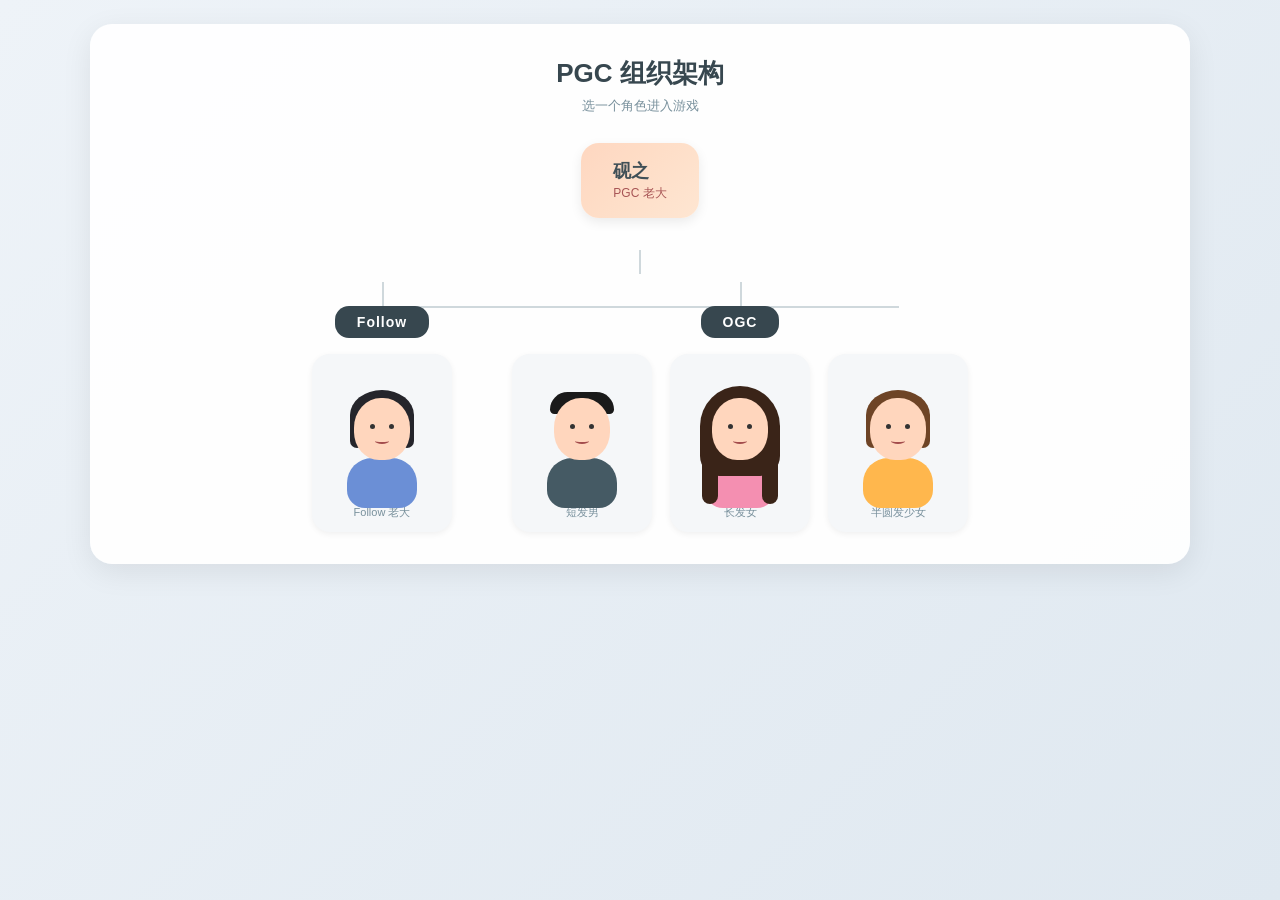
==== index.html @ 47b8a350 "feat: PGC character select + OGC apology/isolation games" ====
<!DOCTYPE html>
<html lang="zh">
  <head>
    <meta charset="UTF-8" />
    <meta name="viewport" content="width=device-width, initial-scale=1.0" />
    <title>PGC · 角色选择</title>
    <style>
      * {
        box-sizing: border-box;
      }

      body {
        margin: 0;
        padding: 24px;
        min-height: 100vh;
        background: linear-gradient(135deg, #eef3f8, #dfe8f0);
        font-family: -apple-system, BlinkMacSystemFont, "PingFang SC",
          "Microsoft YaHei", sans-serif;
        color: #37474f;
      }

      .container {
        max-width: 1100px;
        margin: 0 auto;
        background: rgba(255, 255, 255, 0.95);
        border-radius: 22px;
        padding: 32px;
        box-shadow: 0 8px 30px rgba(0, 0, 0, 0.08);
      }

      h1 {
        text-align: center;
        margin: 0 0 6px;
        font-size: 26px;
        color: #37474f;
      }

      .subtitle {
        text-align: center;
        color: #78909c;
        font-size: 13px;
        margin-bottom: 28px;
      }

      .tree {
        display: flex;
        flex-direction: column;
        align-items: center;
        gap: 32px;
      }

      /* 根节点 */
      .node.root {
        padding: 16px 32px;
        border-radius: 18px;
        background: linear-gradient(135deg, #ffd6bd, #ffe5d0);
        box-shadow: 0 4px 12px rgba(0, 0, 0, 0.08);
        font-weight: 700;
        font-size: 18px;
        position: relative;
        cursor: not-allowed;
        opacity: 0.95;
      }

      .node .role {
        display: block;
        font-size: 12px;
        color: #a34c4c;
        font-weight: 500;
        margin-top: 2px;
      }

      /* 连线 */
      .connector {
        width: 2px;
        height: 24px;
        background: #cfd8dc;
      }

      .level {
        display: flex;
        justify-content: center;
        gap: 60px;
        width: 100%;
        position: relative;
      }

      .level::before {
        content: "";
        position: absolute;
        top: 0;
        left: 25%;
        right: 25%;
        height: 2px;
        background: #cfd8dc;
      }

      .branch {
        display: flex;
        flex-direction: column;
        align-items: center;
        gap: 16px;
        position: relative;
        flex: 0 0 auto;
      }

      .branch::before {
        content: "";
        position: absolute;
        top: -24px;
        left: 50%;
        width: 2px;
        height: 24px;
        background: #cfd8dc;
      }

      .org-badge {
        padding: 8px 22px;
        background: #37474f;
        color: #fff;
        border-radius: 14px;
        font-weight: 700;
        font-size: 14px;
        letter-spacing: 1px;
      }

      .characters {
        display: flex;
        gap: 18px;
        flex-wrap: wrap;
        justify-content: center;
      }

      .char-card {
        width: 140px;
        padding: 14px 10px 12px;
        border-radius: 18px;
        background: #f5f7f9;
        text-align: center;
        text-decoration: none;
        color: #37474f;
        font-weight: 600;
        font-size: 14px;
        box-shadow: 0 2px 6px rgba(0, 0, 0, 0.06);
        transition: transform 0.2s, box-shadow 0.2s;
        position: relative;
        cursor: pointer;
      }

      .char-card:hover {
        transform: translateY(-3px);
        box-shadow: 0 6px 16px rgba(0, 0, 0, 0.14);
      }

      .char-card .char-svg {
        width: 90px;
        height: 110px;
        margin: 0 auto 8px;
        position: relative;
      }

      .char-card .char-name {
        font-size: 15px;
      }

      .char-card .char-role {
        display: block;
        font-size: 11px;
        color: #78909c;
        font-weight: 500;
        margin-top: 2px;
      }

      /* === Mini 角色（用 div + absolute 拼） === */
      .mini {
        position: absolute;
        inset: 0;
      }

      .mini .m-hair {
        position: absolute;
        z-index: 3;
      }

      .mini .m-face {
        position: absolute;
        width: 56px;
        height: 62px;
        background: #ffd6bd;
        border-radius: 48% 48% 45% 45%;
        z-index: 4;
        left: 50%;
        top: 30px;
        transform: translateX(-50%);
      }

      .mini .m-eye {
        position: absolute;
        width: 5px;
        height: 5px;
        background: #333;
        border-radius: 50%;
        top: 56px;
        z-index: 5;
      }
      .mini .m-eye.left {
        left: calc(50% - 12px);
      }
      .mini .m-eye.right {
        right: calc(50% - 12px);
      }

      .mini .m-mouth {
        position: absolute;
        width: 14px;
        height: 6px;
        border-bottom: 2px solid #a34c4c;
        border-radius: 0 0 50% 50%;
        left: 50%;
        top: 70px;
        transform: translateX(-50%);
        z-index: 5;
      }

      .mini .m-body {
        position: absolute;
        width: 70px;
        height: 50px;
        border-radius: 25px 25px 18px 18px;
        left: 50%;
        top: 90px;
        transform: translateX(-50%);
        z-index: 2;
      }

      /* Eamin：短发男，深蓝衣 */
      .mini.eamin .m-hair {
        width: 64px;
        height: 22px;
        background: #1a1a1a;
        border-radius: 32px 32px 8px 8px;
        top: 24px;
        left: 50%;
        transform: translateX(-50%);
      }
      .mini.eamin .m-body {
        background: #455a64;
      }

      /* J：长发女，粉衣 */
      .mini.j .m-hair {
        width: 80px;
        height: 90px;
        background: #3a2418;
        border-radius: 40px 40px 20px 20px;
        top: 18px;
        left: 50%;
        transform: translateX(-50%);
      }
      .mini.j .m-hair::before,
      .mini.j .m-hair::after {
        content: "";
        position: absolute;
        width: 16px;
        height: 50px;
        background: #3a2418;
        bottom: -28px;
        border-radius: 0 0 12px 12px;
      }
      .mini.j .m-hair::before {
        left: 2px;
      }
      .mini.j .m-hair::after {
        right: 2px;
      }
      .mini.j .m-body {
        background: #f48fb1;
      }

      /* Andy：半圆发，黄衣 */
      .mini.andy .m-hair {
        width: 64px;
        height: 50px;
        background: #6e4426;
        border-radius: 50% 50% 18px 18px;
        top: 22px;
        left: 50%;
        transform: translateX(-50%);
      }
      .mini.andy .m-hair::before,
      .mini.andy .m-hair::after {
        content: "";
        position: absolute;
        width: 14px;
        height: 26px;
        background: #6e4426;
        bottom: -8px;
        border-radius: 0 0 10px 10px;
      }
      .mini.andy .m-hair::before {
        left: 0;
      }
      .mini.andy .m-hair::after {
        right: 0;
      }
      .mini.andy .m-body {
        background: #ffb74d;
      }

      /* ABB：和原版同款半圆发 */
      .mini.abb .m-hair {
        width: 64px;
        height: 50px;
        background: #25252b;
        border-radius: 50% 50% 18px 18px;
        top: 22px;
        left: 50%;
        transform: translateX(-50%);
      }
      .mini.abb .m-hair::before,
      .mini.abb .m-hair::after {
        content: "";
        position: absolute;
        width: 14px;
        height: 26px;
        background: #25252b;
        bottom: -8px;
        border-radius: 0 0 10px 10px;
      }
      .mini.abb .m-hair::before {
        left: 0;
      }
      .mini.abb .m-hair::after {
        right: 0;
      }
      .mini.abb .m-body {
        background: #6b8fd6;
      }

      /* Yanzhi 节点悬停显示 To Be Coming */
      .tbc {
        position: absolute;
        bottom: -32px;
        left: 50%;
        transform: translateX(-50%);
        background: rgba(55, 71, 79, 0.92);
        color: #fff;
        padding: 5px 12px;
        border-radius: 10px;
        font-size: 11px;
        font-weight: 500;
        white-space: nowrap;
        opacity: 0;
        pointer-events: none;
        transition: opacity 0.2s;
      }

      .node.root:hover .tbc {
        opacity: 1;
      }

      .node.root .tbc::after {
        content: "";
        position: absolute;
        top: -4px;
        left: 50%;
        transform: translateX(-50%) rotate(45deg);
        width: 8px;
        height: 8px;
        background: rgba(55, 71, 79, 0.92);
      }

      /* 移动端 */
      @media (max-width: 600px) {
        body {
          padding: 12px;
        }
        .container {
          padding: 18px;
        }
        h1 {
          font-size: 20px;
        }
        .level {
          flex-direction: column;
          gap: 32px;
        }
        .level::before {
          display: none;
        }
        .branch::before {
          top: -16px;
          height: 16px;
        }
        .characters {
          gap: 12px;
        }
        .char-card {
          width: 100px;
          padding: 10px 6px;
        }
        .char-card .char-svg {
          width: 70px;
          height: 90px;
        }
      }
    </style>
  </head>
  <body>
    <div class="container">
      <h1>PGC 组织架构</h1>
      <div class="subtitle">选一个角色进入游戏</div>

      <div class="tree">
        <div class="node root">
          砚之
          <span class="role">PGC 老大</span>
          <div class="tbc">To Be Coming</div>
        </div>

        <div class="connector"></div>

        <div class="level">
          <div class="branch">
            <div class="org-badge">Follow</div>
            <div class="characters">
              <a class="char-card" href="Follow/test.html">
                <div class="char-svg">
                  <div class="mini abb">
                    <div class="m-hair"></div>
                    <div class="m-face"></div>
                    <div class="m-eye left"></div>
                    <div class="m-eye right"></div>
                    <div class="m-mouth"></div>
                    <div class="m-body"></div>
                  </div>
                </div>
                <div class="char-name">ABB</div>
                <span class="char-role">Follow 老大</span>
              </a>
            </div>
          </div>

          <div class="branch">
            <div class="org-badge">OGC</div>
            <div class="characters">
              <a class="char-card" href="OGC/index.html">
                <div class="char-svg">
                  <div class="mini eamin">
                    <div class="m-hair"></div>
                    <div class="m-face"></div>
                    <div class="m-eye left"></div>
                    <div class="m-eye right"></div>
                    <div class="m-mouth"></div>
                    <div class="m-body"></div>
                  </div>
                </div>
                <div class="char-name">Eamin</div>
                <span class="char-role">短发男</span>
              </a>
              <a class="char-card" href="OGC/index.html">
                <div class="char-svg">
                  <div class="mini j">
                    <div class="m-hair"></div>
                    <div class="m-face"></div>
                    <div class="m-eye left"></div>
                    <div class="m-eye right"></div>
                    <div class="m-mouth"></div>
                    <div class="m-body"></div>
                  </div>
                </div>
                <div class="char-name">J</div>
                <span class="char-role">长发女</span>
              </a>
              <a class="char-card" href="OGC/index.html">
                <div class="char-svg">
                  <div class="mini andy">
                    <div class="m-hair"></div>
                    <div class="m-face"></div>
                    <div class="m-eye left"></div>
                    <div class="m-eye right"></div>
                    <div class="m-mouth"></div>
                    <div class="m-body"></div>
                  </div>
                </div>
                <div class="char-name">Andy</div>
                <span class="char-role">半圆发少女</span>
              </a>
            </div>
          </div>
        </div>
      </div>
    </div>
  </body>
</html>
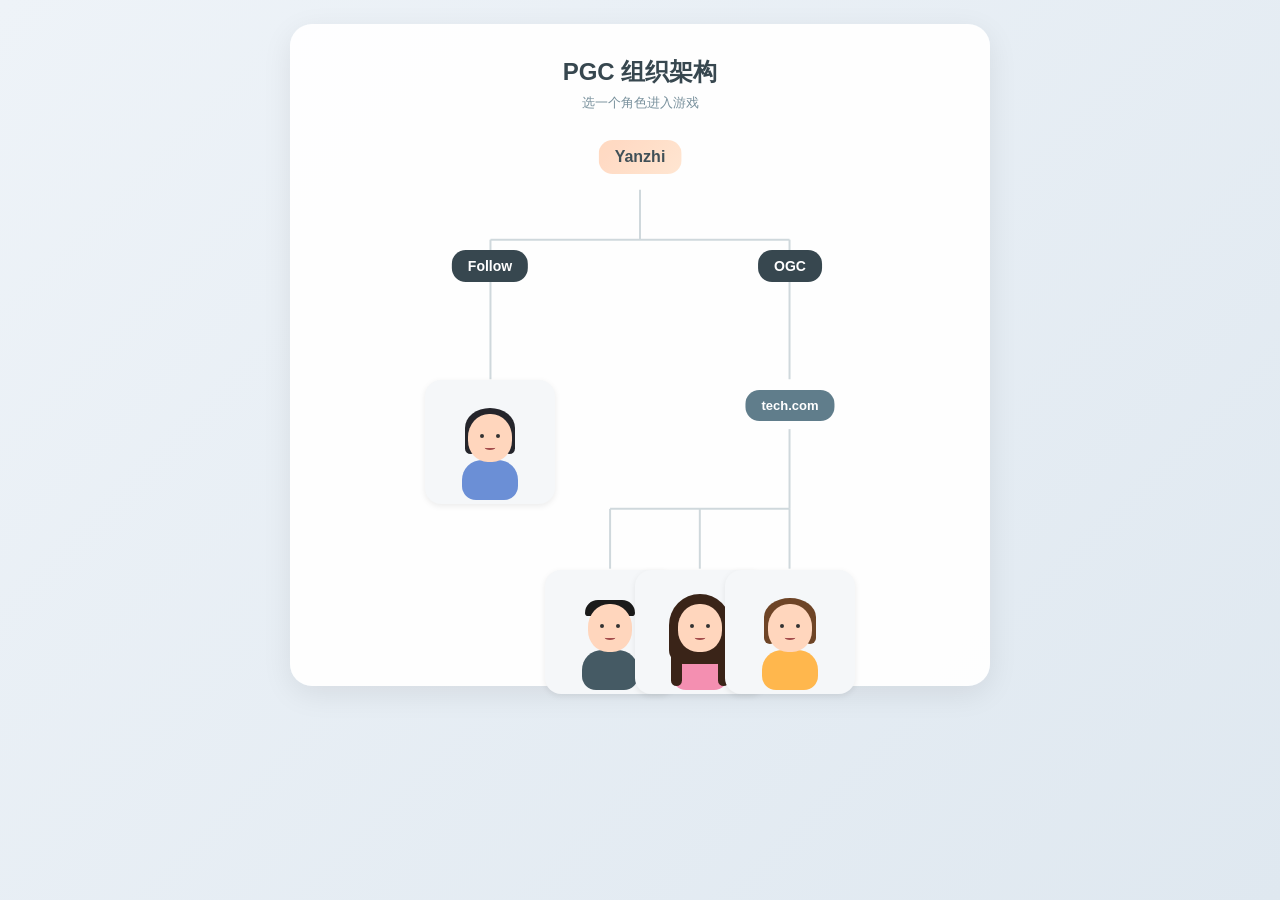
==== commit d3e26636: "ui: cleaner org tree with SVG lines, add tech.com, drop subtitles" ====
--- a/index.html
+++ b/index.html
@@ -20,18 +20,18 @@
       }
 
       .container {
-        max-width: 1100px;
+        max-width: 700px;
         margin: 0 auto;
         background: rgba(255, 255, 255, 0.95);
         border-radius: 22px;
-        padding: 32px;
+        padding: 32px 24px 28px;
         box-shadow: 0 8px 30px rgba(0, 0, 0, 0.08);
       }
 
       h1 {
         text-align: center;
         margin: 0 0 6px;
-        font-size: 26px;
+        font-size: 24px;
         color: #37474f;
       }
 
@@ -42,367 +42,231 @@
         margin-bottom: 28px;
       }
 
+      /* === 树状图 === */
+      .tree-wrap {
+        width: 100%;
+        max-width: 540px;
+        margin: 0 auto;
+      }
+
       .tree {
-        display: flex;
-        flex-direction: column;
-        align-items: center;
-        gap: 32px;
-      }
-
-      /* 根节点 */
-      .node.root {
-        padding: 16px 32px;
-        border-radius: 18px;
-        background: linear-gradient(135deg, #ffd6bd, #ffe5d0);
-        box-shadow: 0 4px 12px rgba(0, 0, 0, 0.08);
-        font-weight: 700;
-        font-size: 18px;
         position: relative;
-        cursor: not-allowed;
-        opacity: 0.95;
-      }
-
-      .node .role {
-        display: block;
-        font-size: 12px;
-        color: #a34c4c;
-        font-weight: 500;
-        margin-top: 2px;
-      }
-
-      /* 连线 */
-      .connector {
-        width: 2px;
-        height: 24px;
-        background: #cfd8dc;
-      }
-
-      .level {
-        display: flex;
-        justify-content: center;
-        gap: 60px;
         width: 100%;
-        position: relative;
-      }
-
-      .level::before {
-        content: "";
-        position: absolute;
-        top: 0;
-        left: 25%;
-        right: 25%;
-        height: 2px;
-        background: #cfd8dc;
-      }
-
-      .branch {
-        display: flex;
-        flex-direction: column;
-        align-items: center;
-        gap: 16px;
-        position: relative;
-        flex: 0 0 auto;
-      }
-
-      .branch::before {
-        content: "";
-        position: absolute;
-        top: -24px;
-        left: 50%;
-        width: 2px;
-        height: 24px;
-        background: #cfd8dc;
-      }
-
-      .org-badge {
-        padding: 8px 22px;
-        background: #37474f;
-        color: #fff;
+        height: 0;
+        padding-bottom: 96%; /* 540 × 0.96 ≈ 520，保持比例 */
+      }
+
+      .tree-svg {
+        position: absolute;
+        inset: 0;
+        width: 100%;
+        height: 100%;
+        pointer-events: none;
+        z-index: 1;
+      }
+
+      .tnode,
+      .tcard {
+        position: absolute;
+        box-sizing: border-box;
+        text-align: center;
+        transform: translate(-50%, 0);
+        z-index: 2;
+      }
+
+      .tnode {
+        padding: 8px 16px;
         border-radius: 14px;
         font-weight: 700;
         font-size: 14px;
-        letter-spacing: 1px;
-      }
-
-      .characters {
-        display: flex;
-        gap: 18px;
-        flex-wrap: wrap;
-        justify-content: center;
-      }
-
-      .char-card {
-        width: 140px;
-        padding: 14px 10px 12px;
-        border-radius: 18px;
+        white-space: nowrap;
+      }
+
+      .tnode.root {
+        background: linear-gradient(135deg, #ffd6bd, #ffe5d0);
+        color: #37474f;
+        font-size: 16px;
+        opacity: 0.95;
+        cursor: not-allowed;
+      }
+
+      .tnode.root .tbc {
+        position: absolute;
+        bottom: -28px;
+        left: 50%;
+        transform: translateX(-50%);
+        background: rgba(55, 71, 79, 0.92);
+        color: #fff;
+        padding: 4px 10px;
+        border-radius: 8px;
+        font-size: 11px;
+        font-weight: 500;
+        white-space: nowrap;
+        opacity: 0;
+        transition: opacity 0.2s;
+        pointer-events: none;
+      }
+
+      .tnode.root:hover .tbc {
+        opacity: 1;
+      }
+
+      .tnode.org {
+        background: #37474f;
+        color: #fff;
+      }
+
+      .tnode.sub {
+        background: #607d8b;
+        color: #fff;
+        font-size: 13px;
+      }
+
+      .tcard {
+        display: block;
+        width: 130px;
+        padding: 10px 6px 8px;
+        border-radius: 16px;
         background: #f5f7f9;
-        text-align: center;
         text-decoration: none;
         color: #37474f;
         font-weight: 600;
         font-size: 14px;
-        box-shadow: 0 2px 6px rgba(0, 0, 0, 0.06);
+        box-shadow: 0 2px 6px rgba(0, 0, 0, 0.08);
+        cursor: pointer;
         transition: transform 0.2s, box-shadow 0.2s;
+      }
+
+      .tcard:hover {
+        transform: translate(-50%, -3px);
+        box-shadow: 0 6px 16px rgba(0, 0, 0, 0.14);
+      }
+
+      .tcard .char-svg {
+        width: 70px;
+        height: 86px;
+        margin: 0 auto 4px;
         position: relative;
-        cursor: pointer;
-      }
-
-      .char-card:hover {
-        transform: translateY(-3px);
-        box-shadow: 0 6px 16px rgba(0, 0, 0, 0.14);
-      }
-
-      .char-card .char-svg {
-        width: 90px;
-        height: 110px;
-        margin: 0 auto 8px;
-        position: relative;
-      }
-
-      .char-card .char-name {
-        font-size: 15px;
-      }
-
-      .char-card .char-role {
-        display: block;
-        font-size: 11px;
-        color: #78909c;
-        font-weight: 500;
-        margin-top: 2px;
-      }
-
-      /* === Mini 角色（用 div + absolute 拼） === */
-      .mini {
-        position: absolute;
-        inset: 0;
-      }
-
-      .mini .m-hair {
-        position: absolute;
-        z-index: 3;
-      }
-
+      }
+
+      .tcard .char-name {
+        font-size: 14px;
+        font-weight: 700;
+      }
+
+      /* === Mini 角色（与原版同款 div 拼法） === */
+      .mini { position: absolute; inset: 0; }
+
+      .mini .m-hair { position: absolute; z-index: 3; }
       .mini .m-face {
         position: absolute;
-        width: 56px;
-        height: 62px;
+        width: 44px; height: 48px;
         background: #ffd6bd;
         border-radius: 48% 48% 45% 45%;
+        left: 50%; top: 24px;
+        transform: translateX(-50%);
         z-index: 4;
-        left: 50%;
-        top: 30px;
-        transform: translateX(-50%);
-      }
-
+      }
       .mini .m-eye {
         position: absolute;
-        width: 5px;
-        height: 5px;
+        width: 4px; height: 4px;
         background: #333;
         border-radius: 50%;
-        top: 56px;
-        z-index: 5;
-      }
-      .mini .m-eye.left {
-        left: calc(50% - 12px);
-      }
-      .mini .m-eye.right {
-        right: calc(50% - 12px);
-      }
-
+        top: 44px; z-index: 5;
+      }
+      .mini .m-eye.left { left: calc(50% - 10px); }
+      .mini .m-eye.right { right: calc(50% - 10px); }
       .mini .m-mouth {
         position: absolute;
-        width: 14px;
-        height: 6px;
+        width: 11px; height: 5px;
         border-bottom: 2px solid #a34c4c;
         border-radius: 0 0 50% 50%;
-        left: 50%;
-        top: 70px;
+        left: 50%; top: 55px;
         transform: translateX(-50%);
         z-index: 5;
       }
-
       .mini .m-body {
         position: absolute;
-        width: 70px;
-        height: 50px;
-        border-radius: 25px 25px 18px 18px;
-        left: 50%;
-        top: 90px;
+        width: 56px; height: 40px;
+        border-radius: 20px 20px 14px 14px;
+        left: 50%; top: 70px;
         transform: translateX(-50%);
         z-index: 2;
       }
 
-      /* Eamin：短发男，深蓝衣 */
+      /* ABB */
+      .mini.abb .m-hair {
+        width: 50px; height: 40px;
+        background: #25252b;
+        border-radius: 50% 50% 14px 14px;
+        top: 18px; left: 50%;
+        transform: translateX(-50%);
+      }
+      .mini.abb .m-hair::before, .mini.abb .m-hair::after {
+        content: ""; position: absolute;
+        width: 11px; height: 20px;
+        background: #25252b;
+        bottom: -6px; border-radius: 0 0 8px 8px;
+      }
+      .mini.abb .m-hair::before { left: 0; }
+      .mini.abb .m-hair::after { right: 0; }
+      .mini.abb .m-body { background: #6b8fd6; }
+
+      /* Eamin */
       .mini.eamin .m-hair {
-        width: 64px;
-        height: 22px;
+        width: 50px; height: 16px;
         background: #1a1a1a;
-        border-radius: 32px 32px 8px 8px;
-        top: 24px;
-        left: 50%;
-        transform: translateX(-50%);
-      }
-      .mini.eamin .m-body {
-        background: #455a64;
-      }
-
-      /* J：长发女，粉衣 */
+        border-radius: 25px 25px 6px 6px;
+        top: 20px; left: 50%;
+        transform: translateX(-50%);
+      }
+      .mini.eamin .m-body { background: #455a64; }
+
+      /* J */
       .mini.j .m-hair {
-        width: 80px;
-        height: 90px;
+        width: 62px; height: 70px;
         background: #3a2418;
-        border-radius: 40px 40px 20px 20px;
-        top: 18px;
-        left: 50%;
-        transform: translateX(-50%);
-      }
-      .mini.j .m-hair::before,
-      .mini.j .m-hair::after {
-        content: "";
-        position: absolute;
-        width: 16px;
-        height: 50px;
+        border-radius: 31px 31px 14px 14px;
+        top: 14px; left: 50%;
+        transform: translateX(-50%);
+      }
+      .mini.j .m-hair::before, .mini.j .m-hair::after {
+        content: ""; position: absolute;
+        width: 11px; height: 38px;
         background: #3a2418;
-        bottom: -28px;
-        border-radius: 0 0 12px 12px;
-      }
-      .mini.j .m-hair::before {
-        left: 2px;
-      }
-      .mini.j .m-hair::after {
-        right: 2px;
-      }
-      .mini.j .m-body {
-        background: #f48fb1;
-      }
-
-      /* Andy：半圆发，黄衣 */
+        bottom: -22px; border-radius: 0 0 10px 10px;
+      }
+      .mini.j .m-hair::before { left: 2px; }
+      .mini.j .m-hair::after { right: 2px; }
+      .mini.j .m-body { background: #f48fb1; }
+
+      /* Andy */
       .mini.andy .m-hair {
-        width: 64px;
-        height: 50px;
+        width: 52px; height: 38px;
         background: #6e4426;
-        border-radius: 50% 50% 18px 18px;
-        top: 22px;
-        left: 50%;
-        transform: translateX(-50%);
-      }
-      .mini.andy .m-hair::before,
-      .mini.andy .m-hair::after {
-        content: "";
-        position: absolute;
-        width: 14px;
-        height: 26px;
+        border-radius: 50% 50% 14px 14px;
+        top: 18px; left: 50%;
+        transform: translateX(-50%);
+      }
+      .mini.andy .m-hair::before, .mini.andy .m-hair::after {
+        content: ""; position: absolute;
+        width: 12px; height: 22px;
         background: #6e4426;
-        bottom: -8px;
-        border-radius: 0 0 10px 10px;
-      }
-      .mini.andy .m-hair::before {
-        left: 0;
-      }
-      .mini.andy .m-hair::after {
-        right: 0;
-      }
-      .mini.andy .m-body {
-        background: #ffb74d;
-      }
-
-      /* ABB：和原版同款半圆发 */
-      .mini.abb .m-hair {
-        width: 64px;
-        height: 50px;
-        background: #25252b;
-        border-radius: 50% 50% 18px 18px;
-        top: 22px;
-        left: 50%;
-        transform: translateX(-50%);
-      }
-      .mini.abb .m-hair::before,
-      .mini.abb .m-hair::after {
-        content: "";
-        position: absolute;
-        width: 14px;
-        height: 26px;
-        background: #25252b;
-        bottom: -8px;
-        border-radius: 0 0 10px 10px;
-      }
-      .mini.abb .m-hair::before {
-        left: 0;
-      }
-      .mini.abb .m-hair::after {
-        right: 0;
-      }
-      .mini.abb .m-body {
-        background: #6b8fd6;
-      }
-
-      /* Yanzhi 节点悬停显示 To Be Coming */
-      .tbc {
-        position: absolute;
-        bottom: -32px;
-        left: 50%;
-        transform: translateX(-50%);
-        background: rgba(55, 71, 79, 0.92);
-        color: #fff;
-        padding: 5px 12px;
-        border-radius: 10px;
-        font-size: 11px;
-        font-weight: 500;
-        white-space: nowrap;
-        opacity: 0;
-        pointer-events: none;
-        transition: opacity 0.2s;
-      }
-
-      .node.root:hover .tbc {
-        opacity: 1;
-      }
-
-      .node.root .tbc::after {
-        content: "";
-        position: absolute;
-        top: -4px;
-        left: 50%;
-        transform: translateX(-50%) rotate(45deg);
-        width: 8px;
-        height: 8px;
-        background: rgba(55, 71, 79, 0.92);
-      }
-
-      /* 移动端 */
+        bottom: -8px; border-radius: 0 0 8px 8px;
+      }
+      .mini.andy .m-hair::before { left: 0; }
+      .mini.andy .m-hair::after { right: 0; }
+      .mini.andy .m-body { background: #ffb74d; }
+
       @media (max-width: 600px) {
-        body {
-          padding: 12px;
-        }
-        .container {
-          padding: 18px;
-        }
-        h1 {
-          font-size: 20px;
-        }
-        .level {
-          flex-direction: column;
-          gap: 32px;
-        }
-        .level::before {
-          display: none;
-        }
-        .branch::before {
-          top: -16px;
-          height: 16px;
-        }
-        .characters {
-          gap: 12px;
-        }
-        .char-card {
-          width: 100px;
-          padding: 10px 6px;
-        }
-        .char-card .char-svg {
-          width: 70px;
-          height: 90px;
-        }
+        body { padding: 12px; }
+        .container { padding: 18px 12px; }
+        h1 { font-size: 20px; }
+        .tree-wrap { max-width: 360px; }
+        .tnode { font-size: 12px; padding: 6px 12px; }
+        .tnode.root { font-size: 14px; }
+        .tcard { width: 90px; padding: 8px 4px 6px; }
+        .tcard .char-svg { width: 50px; height: 64px; }
       }
     </style>
   </head>
@@ -411,83 +275,114 @@
       <h1>PGC 组织架构</h1>
       <div class="subtitle">选一个角色进入游戏</div>
 
-      <div class="tree">
-        <div class="node root">
-          砚之
-          <span class="role">PGC 老大</span>
-          <div class="tbc">To Be Coming</div>
-        </div>
-
-        <div class="connector"></div>
-
-        <div class="level">
-          <div class="branch">
-            <div class="org-badge">Follow</div>
-            <div class="characters">
-              <a class="char-card" href="Follow/test.html">
-                <div class="char-svg">
-                  <div class="mini abb">
-                    <div class="m-hair"></div>
-                    <div class="m-face"></div>
-                    <div class="m-eye left"></div>
-                    <div class="m-eye right"></div>
-                    <div class="m-mouth"></div>
-                    <div class="m-body"></div>
-                  </div>
-                </div>
-                <div class="char-name">ABB</div>
-                <span class="char-role">Follow 老大</span>
-              </a>
+      <div class="tree-wrap">
+        <div class="tree">
+          <!-- 连线 SVG（铺在底层，pointer-events: none） -->
+          <svg
+            class="tree-svg"
+            viewBox="0 0 540 520"
+            preserveAspectRatio="xMidYMid meet"
+          >
+            <!-- Yanzhi 底 → L1 横线 -->
+            <line x1="270" y1="50" x2="270" y2="100" stroke="#cfd8dc" stroke-width="2" />
+            <!-- L1 横线：Follow ↔ OGC -->
+            <line x1="120" y1="100" x2="420" y2="100" stroke="#cfd8dc" stroke-width="2" />
+            <!-- Follow → ABB -->
+            <line x1="120" y1="100" x2="120" y2="240" stroke="#cfd8dc" stroke-width="2" />
+            <!-- OGC → tech.com -->
+            <line x1="420" y1="100" x2="420" y2="240" stroke="#cfd8dc" stroke-width="2" />
+            <!-- tech.com → L3 横线 -->
+            <line x1="420" y1="290" x2="420" y2="370" stroke="#cfd8dc" stroke-width="2" />
+            <!-- L3 横线：Eamin ↔ Andy -->
+            <line x1="240" y1="370" x2="420" y2="370" stroke="#cfd8dc" stroke-width="2" />
+            <!-- Eamin / J / Andy 向上接到横线 -->
+            <line x1="240" y1="370" x2="240" y2="430" stroke="#cfd8dc" stroke-width="2" />
+            <line x1="330" y1="370" x2="330" y2="430" stroke="#cfd8dc" stroke-width="2" />
+            <line x1="420" y1="370" x2="420" y2="430" stroke="#cfd8dc" stroke-width="2" />
+          </svg>
+
+          <!-- 节点（绝对定位，居中用 transform: translate(-50%, 0)） -->
+
+          <!-- Yanzhi：center x=270, top y=0 -->
+          <div class="tnode root" style="left: 50%; top: 0; transform: translate(-50%, 0)">
+            Yanzhi
+            <div class="tbc">To Be Coming</div>
+          </div>
+
+          <!-- Follow：center x=120, top y=110 -->
+          <div class="tnode org" style="left: calc(120 / 540 * 100%); top: 110px">
+            Follow
+          </div>
+
+          <!-- OGC：center x=420, top y=110 -->
+          <div class="tnode org" style="left: calc(420 / 540 * 100%); top: 110px">
+            OGC
+          </div>
+
+          <!-- ABB：center x=120, top y=240 -->
+          <a class="tcard" href="Follow/test.html" style="left: calc(120 / 540 * 100%); top: 240px">
+            <div class="char-svg">
+              <div class="mini abb">
+                <div class="m-hair"></div>
+                <div class="m-face"></div>
+                <div class="m-eye left"></div>
+                <div class="m-eye right"></div>
+                <div class="m-mouth"></div>
+                <div class="m-body"></div>
+              </div>
             </div>
+            <div class="char-name">ABB</div>
+          </a>
+
+          <!-- tech.com：center x=420, top y=250 -->
+          <div class="tnode sub" style="left: calc(420 / 540 * 100%); top: 250px">
+            tech.com
           </div>
 
-          <div class="branch">
-            <div class="org-badge">OGC</div>
-            <div class="characters">
-              <a class="char-card" href="OGC/index.html">
-                <div class="char-svg">
-                  <div class="mini eamin">
-                    <div class="m-hair"></div>
-                    <div class="m-face"></div>
-                    <div class="m-eye left"></div>
-                    <div class="m-eye right"></div>
-                    <div class="m-mouth"></div>
-                    <div class="m-body"></div>
-                  </div>
-                </div>
-                <div class="char-name">Eamin</div>
-                <span class="char-role">短发男</span>
-              </a>
-              <a class="char-card" href="OGC/index.html">
-                <div class="char-svg">
-                  <div class="mini j">
-                    <div class="m-hair"></div>
-                    <div class="m-face"></div>
-                    <div class="m-eye left"></div>
-                    <div class="m-eye right"></div>
-                    <div class="m-mouth"></div>
-                    <div class="m-body"></div>
-                  </div>
-                </div>
-                <div class="char-name">J</div>
-                <span class="char-role">长发女</span>
-              </a>
-              <a class="char-card" href="OGC/index.html">
-                <div class="char-svg">
-                  <div class="mini andy">
-                    <div class="m-hair"></div>
-                    <div class="m-face"></div>
-                    <div class="m-eye left"></div>
-                    <div class="m-eye right"></div>
-                    <div class="m-mouth"></div>
-                    <div class="m-body"></div>
-                  </div>
-                </div>
-                <div class="char-name">Andy</div>
-                <span class="char-role">半圆发少女</span>
-              </a>
+          <!-- Eamin：center x=240, top y=430 -->
+          <a class="tcard" href="OGC/index.html" style="left: calc(240 / 540 * 100%); top: 430px">
+            <div class="char-svg">
+              <div class="mini eamin">
+                <div class="m-hair"></div>
+                <div class="m-face"></div>
+                <div class="m-eye left"></div>
+                <div class="m-eye right"></div>
+                <div class="m-mouth"></div>
+                <div class="m-body"></div>
+              </div>
             </div>
-          </div>
+            <div class="char-name">Eamin</div>
+          </a>
+
+          <!-- J：center x=330, top y=430 -->
+          <a class="tcard" href="OGC/index.html" style="left: calc(330 / 540 * 100%); top: 430px">
+            <div class="char-svg">
+              <div class="mini j">
+                <div class="m-hair"></div>
+                <div class="m-face"></div>
+                <div class="m-eye left"></div>
+                <div class="m-eye right"></div>
+                <div class="m-mouth"></div>
+                <div class="m-body"></div>
+              </div>
+            </div>
+            <div class="char-name">J</div>
+          </a>
+
+          <!-- Andy：center x=420, top y=430 -->
+          <a class="tcard" href="OGC/index.html" style="left: calc(420 / 540 * 100%); top: 430px">
+            <div class="char-svg">
+              <div class="mini andy">
+                <div class="m-hair"></div>
+                <div class="m-face"></div>
+                <div class="m-eye left"></div>
+                <div class="m-eye right"></div>
+                <div class="m-mouth"></div>
+                <div class="m-body"></div>
+              </div>
+            </div>
+            <div class="char-name">Andy</div>
+          </a>
         </div>
       </div>
     </div>
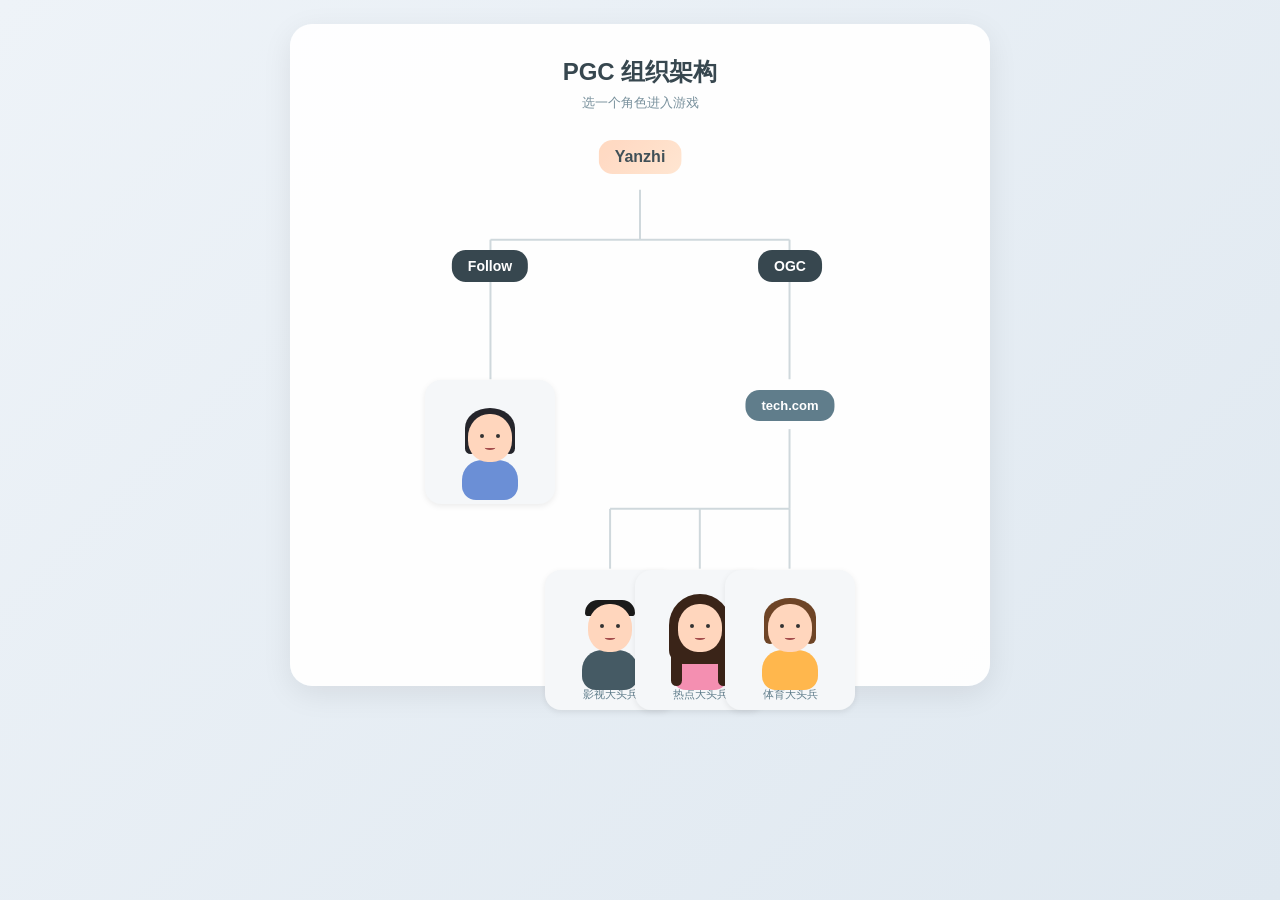
==== commit 53de555b: "ui: replace hair descriptions with content-vertical roles" ====
--- a/index.html
+++ b/index.html
@@ -152,6 +152,13 @@
       .tcard .char-name {
         font-size: 14px;
         font-weight: 700;
+      }
+
+      .tcard .char-role {
+        font-size: 11px;
+        color: #607d8b;
+        font-weight: 500;
+        margin-top: 1px;
       }
 
       /* === Mini 角色（与原版同款 div 拼法） === */
@@ -352,6 +359,7 @@
               </div>
             </div>
             <div class="char-name">Eamin</div>
+            <div class="char-role">影视大头兵</div>
           </a>
 
           <!-- J：center x=330, top y=430 -->
@@ -367,6 +375,7 @@
               </div>
             </div>
             <div class="char-name">J</div>
+            <div class="char-role">热点大头兵</div>
           </a>
 
           <!-- Andy：center x=420, top y=430 -->
@@ -382,6 +391,7 @@
               </div>
             </div>
             <div class="char-name">Andy</div>
+            <div class="char-role">体育大头兵</div>
           </a>
         </div>
       </div>
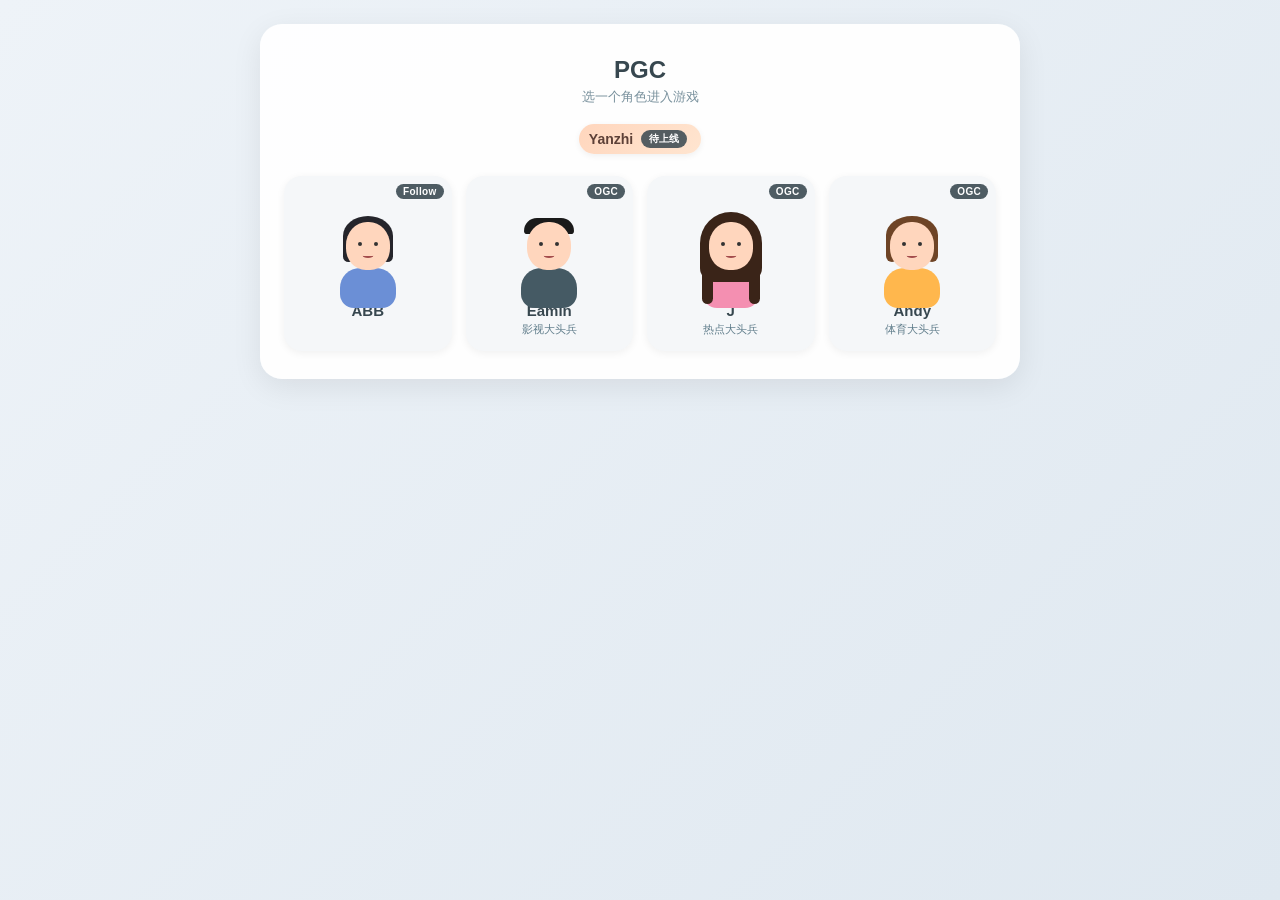
==== commit b37b285e: "refactor(index): replace org-tree with responsive character grid Tree layout overlaps cards on mobil" ====
--- a/index.html
+++ b/index.html
@@ -20,7 +20,7 @@
       }
 
       .container {
-        max-width: 700px;
+        max-width: 760px;
         margin: 0 auto;
         background: rgba(255, 255, 255, 0.95);
         border-radius: 22px;
@@ -30,7 +30,7 @@
 
       h1 {
         text-align: center;
-        margin: 0 0 6px;
+        margin: 0 0 4px;
         font-size: 24px;
         color: #37474f;
       }
@@ -39,361 +39,381 @@
         text-align: center;
         color: #78909c;
         font-size: 13px;
-        margin-bottom: 28px;
-      }
-
-      /* === 树状图 === */
-      .tree-wrap {
-        width: 100%;
-        max-width: 540px;
-        margin: 0 auto;
-      }
-
-      .tree {
-        position: relative;
-        width: 100%;
-        height: 0;
-        padding-bottom: 96%; /* 540 × 0.96 ≈ 520，保持比例 */
-      }
-
-      .tree-svg {
-        position: absolute;
-        inset: 0;
-        width: 100%;
-        height: 100%;
-        pointer-events: none;
-        z-index: 1;
-      }
-
-      .tnode,
-      .tcard {
-        position: absolute;
-        box-sizing: border-box;
-        text-align: center;
-        transform: translate(-50%, 0);
-        z-index: 2;
-      }
-
-      .tnode {
-        padding: 8px 16px;
-        border-radius: 14px;
+        margin-bottom: 18px;
+      }
+
+      /* === Yanzhi 老板条 === */
+      .boss {
+        display: flex;
+        justify-content: center;
+        margin-bottom: 22px;
+      }
+
+      .boss-card {
+        display: inline-flex;
+        align-items: center;
+        gap: 8px;
+        padding: 6px 14px 6px 10px;
+        border-radius: 999px;
+        background: linear-gradient(135deg, #ffd6bd, #ffe5d0);
+        color: #5d4037;
         font-weight: 700;
         font-size: 14px;
-        white-space: nowrap;
-      }
-
-      .tnode.root {
-        background: linear-gradient(135deg, #ffd6bd, #ffe5d0);
-        color: #37474f;
-        font-size: 16px;
-        opacity: 0.95;
-        cursor: not-allowed;
-      }
-
-      .tnode.root .tbc {
-        position: absolute;
-        bottom: -28px;
-        left: 50%;
-        transform: translateX(-50%);
-        background: rgba(55, 71, 79, 0.92);
+        box-shadow: 0 2px 6px rgba(0, 0, 0, 0.06);
+      }
+
+      .boss-card .badge {
+        background: rgba(55, 71, 79, 0.85);
         color: #fff;
-        padding: 4px 10px;
-        border-radius: 8px;
-        font-size: 11px;
-        font-weight: 500;
-        white-space: nowrap;
-        opacity: 0;
-        transition: opacity 0.2s;
-        pointer-events: none;
-      }
-
-      .tnode.root:hover .tbc {
-        opacity: 1;
-      }
-
-      .tnode.org {
-        background: #37474f;
-        color: #fff;
-      }
-
-      .tnode.sub {
-        background: #607d8b;
-        color: #fff;
-        font-size: 13px;
-      }
-
-      .tcard {
-        display: block;
-        width: 130px;
-        padding: 10px 6px 8px;
-        border-radius: 16px;
+        font-size: 10px;
+        font-weight: 600;
+        padding: 2px 8px;
+        border-radius: 999px;
+      }
+
+      /* === 角色网格 === */
+      .chars {
+        display: grid;
+        grid-template-columns: repeat(auto-fit, minmax(150px, 1fr));
+        gap: 14px;
+        max-width: 720px;
+        margin: 0 auto;
+      }
+
+      .char-card {
+        position: relative;
+        display: flex;
+        flex-direction: column;
+        align-items: center;
+        padding: 16px 10px 14px;
+        border-radius: 18px;
         background: #f5f7f9;
         text-decoration: none;
         color: #37474f;
-        font-weight: 600;
-        font-size: 14px;
-        box-shadow: 0 2px 6px rgba(0, 0, 0, 0.08);
+        box-shadow: 0 2px 8px rgba(0, 0, 0, 0.06);
+        transition: transform 0.2s, box-shadow 0.2s, background 0.2s;
         cursor: pointer;
-        transition: transform 0.2s, box-shadow 0.2s;
-      }
-
-      .tcard:hover {
-        transform: translate(-50%, -3px);
-        box-shadow: 0 6px 16px rgba(0, 0, 0, 0.14);
-      }
-
-      .tcard .char-svg {
-        width: 70px;
-        height: 86px;
-        margin: 0 auto 4px;
+        -webkit-tap-highlight-color: transparent;
+      }
+
+      .char-card:hover {
+        transform: translateY(-3px);
+        box-shadow: 0 8px 18px rgba(0, 0, 0, 0.12);
+        background: #ffffff;
+      }
+
+      .char-card:active {
+        transform: translateY(-1px) scale(0.98);
+      }
+
+      .team-tag {
+        position: absolute;
+        top: 8px;
+        right: 8px;
+        background: rgba(55, 71, 79, 0.88);
+        color: #fff;
+        font-size: 10px;
+        font-weight: 700;
+        padding: 2px 7px;
+        border-radius: 999px;
+        letter-spacing: 0.3px;
+      }
+
+      .char-svg {
+        width: 80px;
+        height: 96px;
+        margin: 6px auto 8px;
         position: relative;
       }
 
-      .tcard .char-name {
-        font-size: 14px;
+      .char-name {
+        font-size: 15px;
         font-weight: 700;
-      }
-
-      .tcard .char-role {
+        line-height: 1.2;
+      }
+
+      .char-role {
         font-size: 11px;
         color: #607d8b;
         font-weight: 500;
-        margin-top: 1px;
+        margin-top: 2px;
+        min-height: 14px;
       }
 
       /* === Mini 角色（与原版同款 div 拼法） === */
-      .mini { position: absolute; inset: 0; }
-
-      .mini .m-hair { position: absolute; z-index: 3; }
+      .mini {
+        position: absolute;
+        inset: 0;
+      }
+
+      .mini .m-hair {
+        position: absolute;
+        z-index: 3;
+      }
       .mini .m-face {
         position: absolute;
-        width: 44px; height: 48px;
+        width: 44px;
+        height: 48px;
         background: #ffd6bd;
         border-radius: 48% 48% 45% 45%;
-        left: 50%; top: 24px;
+        left: 50%;
+        top: 24px;
         transform: translateX(-50%);
         z-index: 4;
       }
       .mini .m-eye {
         position: absolute;
-        width: 4px; height: 4px;
+        width: 4px;
+        height: 4px;
         background: #333;
         border-radius: 50%;
-        top: 44px; z-index: 5;
-      }
-      .mini .m-eye.left { left: calc(50% - 10px); }
-      .mini .m-eye.right { right: calc(50% - 10px); }
+        top: 44px;
+        z-index: 5;
+      }
+      .mini .m-eye.left {
+        left: calc(50% - 10px);
+      }
+      .mini .m-eye.right {
+        right: calc(50% - 10px);
+      }
       .mini .m-mouth {
         position: absolute;
-        width: 11px; height: 5px;
+        width: 11px;
+        height: 5px;
         border-bottom: 2px solid #a34c4c;
         border-radius: 0 0 50% 50%;
-        left: 50%; top: 55px;
+        left: 50%;
+        top: 55px;
         transform: translateX(-50%);
         z-index: 5;
       }
       .mini .m-body {
         position: absolute;
-        width: 56px; height: 40px;
+        width: 56px;
+        height: 40px;
         border-radius: 20px 20px 14px 14px;
-        left: 50%; top: 70px;
+        left: 50%;
+        top: 70px;
         transform: translateX(-50%);
         z-index: 2;
       }
 
       /* ABB */
       .mini.abb .m-hair {
-        width: 50px; height: 40px;
+        width: 50px;
+        height: 40px;
         background: #25252b;
         border-radius: 50% 50% 14px 14px;
-        top: 18px; left: 50%;
-        transform: translateX(-50%);
-      }
-      .mini.abb .m-hair::before, .mini.abb .m-hair::after {
-        content: ""; position: absolute;
-        width: 11px; height: 20px;
+        top: 18px;
+        left: 50%;
+        transform: translateX(-50%);
+      }
+      .mini.abb .m-hair::before,
+      .mini.abb .m-hair::after {
+        content: "";
+        position: absolute;
+        width: 11px;
+        height: 20px;
         background: #25252b;
-        bottom: -6px; border-radius: 0 0 8px 8px;
-      }
-      .mini.abb .m-hair::before { left: 0; }
-      .mini.abb .m-hair::after { right: 0; }
-      .mini.abb .m-body { background: #6b8fd6; }
+        bottom: -6px;
+        border-radius: 0 0 8px 8px;
+      }
+      .mini.abb .m-hair::before {
+        left: 0;
+      }
+      .mini.abb .m-hair::after {
+        right: 0;
+      }
+      .mini.abb .m-body {
+        background: #6b8fd6;
+      }
 
       /* Eamin */
       .mini.eamin .m-hair {
-        width: 50px; height: 16px;
+        width: 50px;
+        height: 16px;
         background: #1a1a1a;
         border-radius: 25px 25px 6px 6px;
-        top: 20px; left: 50%;
-        transform: translateX(-50%);
-      }
-      .mini.eamin .m-body { background: #455a64; }
+        top: 20px;
+        left: 50%;
+        transform: translateX(-50%);
+      }
+      .mini.eamin .m-body {
+        background: #455a64;
+      }
 
       /* J */
       .mini.j .m-hair {
-        width: 62px; height: 70px;
+        width: 62px;
+        height: 70px;
         background: #3a2418;
         border-radius: 31px 31px 14px 14px;
-        top: 14px; left: 50%;
-        transform: translateX(-50%);
-      }
-      .mini.j .m-hair::before, .mini.j .m-hair::after {
-        content: ""; position: absolute;
-        width: 11px; height: 38px;
+        top: 14px;
+        left: 50%;
+        transform: translateX(-50%);
+      }
+      .mini.j .m-hair::before,
+      .mini.j .m-hair::after {
+        content: "";
+        position: absolute;
+        width: 11px;
+        height: 38px;
         background: #3a2418;
-        bottom: -22px; border-radius: 0 0 10px 10px;
-      }
-      .mini.j .m-hair::before { left: 2px; }
-      .mini.j .m-hair::after { right: 2px; }
-      .mini.j .m-body { background: #f48fb1; }
+        bottom: -22px;
+        border-radius: 0 0 10px 10px;
+      }
+      .mini.j .m-hair::before {
+        left: 2px;
+      }
+      .mini.j .m-hair::after {
+        right: 2px;
+      }
+      .mini.j .m-body {
+        background: #f48fb1;
+      }
 
       /* Andy */
       .mini.andy .m-hair {
-        width: 52px; height: 38px;
+        width: 52px;
+        height: 38px;
         background: #6e4426;
         border-radius: 50% 50% 14px 14px;
-        top: 18px; left: 50%;
-        transform: translateX(-50%);
-      }
-      .mini.andy .m-hair::before, .mini.andy .m-hair::after {
-        content: ""; position: absolute;
-        width: 12px; height: 22px;
+        top: 18px;
+        left: 50%;
+        transform: translateX(-50%);
+      }
+      .mini.andy .m-hair::before,
+      .mini.andy .m-hair::after {
+        content: "";
+        position: absolute;
+        width: 12px;
+        height: 22px;
         background: #6e4426;
-        bottom: -8px; border-radius: 0 0 8px 8px;
-      }
-      .mini.andy .m-hair::before { left: 0; }
-      .mini.andy .m-hair::after { right: 0; }
-      .mini.andy .m-body { background: #ffb74d; }
-
-      @media (max-width: 600px) {
-        body { padding: 12px; }
-        .container { padding: 18px 12px; }
-        h1 { font-size: 20px; }
-        .tree-wrap { max-width: 360px; }
-        .tnode { font-size: 12px; padding: 6px 12px; }
-        .tnode.root { font-size: 14px; }
-        .tcard { width: 90px; padding: 8px 4px 6px; }
-        .tcard .char-svg { width: 50px; height: 64px; }
+        bottom: -8px;
+        border-radius: 0 0 8px 8px;
+      }
+      .mini.andy .m-hair::before {
+        left: 0;
+      }
+      .mini.andy .m-hair::after {
+        right: 0;
+      }
+      .mini.andy .m-body {
+        background: #ffb74d;
+      }
+
+      /* === 移动端 === */
+      @media (max-width: 480px) {
+        body {
+          padding: 14px;
+        }
+        .container {
+          padding: 22px 16px 20px;
+        }
+        h1 {
+          font-size: 22px;
+        }
+        .chars {
+          grid-template-columns: repeat(2, 1fr);
+          gap: 10px;
+        }
+        .char-card {
+          padding: 14px 6px 12px;
+        }
+        .char-svg {
+          width: 70px;
+          height: 86px;
+        }
+        .char-name {
+          font-size: 14px;
+        }
+        .team-tag {
+          font-size: 9px;
+          padding: 2px 6px;
+        }
       }
     </style>
   </head>
   <body>
     <div class="container">
-      <h1>PGC 组织架构</h1>
+      <h1>PGC</h1>
       <div class="subtitle">选一个角色进入游戏</div>
 
-      <div class="tree-wrap">
-        <div class="tree">
-          <!-- 连线 SVG（铺在底层，pointer-events: none） -->
-          <svg
-            class="tree-svg"
-            viewBox="0 0 540 520"
-            preserveAspectRatio="xMidYMid meet"
-          >
-            <!-- Yanzhi 底 → L1 横线 -->
-            <line x1="270" y1="50" x2="270" y2="100" stroke="#cfd8dc" stroke-width="2" />
-            <!-- L1 横线：Follow ↔ OGC -->
-            <line x1="120" y1="100" x2="420" y2="100" stroke="#cfd8dc" stroke-width="2" />
-            <!-- Follow → ABB -->
-            <line x1="120" y1="100" x2="120" y2="240" stroke="#cfd8dc" stroke-width="2" />
-            <!-- OGC → tech.com -->
-            <line x1="420" y1="100" x2="420" y2="240" stroke="#cfd8dc" stroke-width="2" />
-            <!-- tech.com → L3 横线 -->
-            <line x1="420" y1="290" x2="420" y2="370" stroke="#cfd8dc" stroke-width="2" />
-            <!-- L3 横线：Eamin ↔ Andy -->
-            <line x1="240" y1="370" x2="420" y2="370" stroke="#cfd8dc" stroke-width="2" />
-            <!-- Eamin / J / Andy 向上接到横线 -->
-            <line x1="240" y1="370" x2="240" y2="430" stroke="#cfd8dc" stroke-width="2" />
-            <line x1="330" y1="370" x2="330" y2="430" stroke="#cfd8dc" stroke-width="2" />
-            <line x1="420" y1="370" x2="420" y2="430" stroke="#cfd8dc" stroke-width="2" />
-          </svg>
-
-          <!-- 节点（绝对定位，居中用 transform: translate(-50%, 0)） -->
-
-          <!-- Yanzhi：center x=270, top y=0 -->
-          <div class="tnode root" style="left: 50%; top: 0; transform: translate(-50%, 0)">
-            Yanzhi
-            <div class="tbc">To Be Coming</div>
+      <div class="boss">
+        <div class="boss-card">
+          Yanzhi
+          <span class="badge">待上线</span>
+        </div>
+      </div>
+
+      <div class="chars">
+        <!-- ABB → Follow -->
+        <a class="char-card" href="Follow/test.html">
+          <span class="team-tag">Follow</span>
+          <div class="char-svg">
+            <div class="mini abb">
+              <div class="m-hair"></div>
+              <div class="m-face"></div>
+              <div class="m-eye left"></div>
+              <div class="m-eye right"></div>
+              <div class="m-mouth"></div>
+              <div class="m-body"></div>
+            </div>
           </div>
-
-          <!-- Follow：center x=120, top y=110 -->
-          <div class="tnode org" style="left: calc(120 / 540 * 100%); top: 110px">
-            Follow
+          <div class="char-name">ABB</div>
+          <div class="char-role">&nbsp;</div>
+        </a>
+
+        <!-- Eamin → OGC -->
+        <a class="char-card" href="OGC/index.html">
+          <span class="team-tag">OGC</span>
+          <div class="char-svg">
+            <div class="mini eamin">
+              <div class="m-hair"></div>
+              <div class="m-face"></div>
+              <div class="m-eye left"></div>
+              <div class="m-eye right"></div>
+              <div class="m-mouth"></div>
+              <div class="m-body"></div>
+            </div>
           </div>
-
-          <!-- OGC：center x=420, top y=110 -->
-          <div class="tnode org" style="left: calc(420 / 540 * 100%); top: 110px">
-            OGC
+          <div class="char-name">Eamin</div>
+          <div class="char-role">影视大头兵</div>
+        </a>
+
+        <!-- J → OGC -->
+        <a class="char-card" href="OGC/index.html">
+          <span class="team-tag">OGC</span>
+          <div class="char-svg">
+            <div class="mini j">
+              <div class="m-hair"></div>
+              <div class="m-face"></div>
+              <div class="m-eye left"></div>
+              <div class="m-eye right"></div>
+              <div class="m-mouth"></div>
+              <div class="m-body"></div>
+            </div>
           </div>
-
-          <!-- ABB：center x=120, top y=240 -->
-          <a class="tcard" href="Follow/test.html" style="left: calc(120 / 540 * 100%); top: 240px">
-            <div class="char-svg">
-              <div class="mini abb">
-                <div class="m-hair"></div>
-                <div class="m-face"></div>
-                <div class="m-eye left"></div>
-                <div class="m-eye right"></div>
-                <div class="m-mouth"></div>
-                <div class="m-body"></div>
-              </div>
+          <div class="char-name">J</div>
+          <div class="char-role">热点大头兵</div>
+        </a>
+
+        <!-- Andy → OGC -->
+        <a class="char-card" href="OGC/index.html">
+          <span class="team-tag">OGC</span>
+          <div class="char-svg">
+            <div class="mini andy">
+              <div class="m-hair"></div>
+              <div class="m-face"></div>
+              <div class="m-eye left"></div>
+              <div class="m-eye right"></div>
+              <div class="m-mouth"></div>
+              <div class="m-body"></div>
             </div>
-            <div class="char-name">ABB</div>
-          </a>
-
-          <!-- tech.com：center x=420, top y=250 -->
-          <div class="tnode sub" style="left: calc(420 / 540 * 100%); top: 250px">
-            tech.com
           </div>
-
-          <!-- Eamin：center x=240, top y=430 -->
-          <a class="tcard" href="OGC/index.html" style="left: calc(240 / 540 * 100%); top: 430px">
-            <div class="char-svg">
-              <div class="mini eamin">
-                <div class="m-hair"></div>
-                <div class="m-face"></div>
-                <div class="m-eye left"></div>
-                <div class="m-eye right"></div>
-                <div class="m-mouth"></div>
-                <div class="m-body"></div>
-              </div>
-            </div>
-            <div class="char-name">Eamin</div>
-            <div class="char-role">影视大头兵</div>
-          </a>
-
-          <!-- J：center x=330, top y=430 -->
-          <a class="tcard" href="OGC/index.html" style="left: calc(330 / 540 * 100%); top: 430px">
-            <div class="char-svg">
-              <div class="mini j">
-                <div class="m-hair"></div>
-                <div class="m-face"></div>
-                <div class="m-eye left"></div>
-                <div class="m-eye right"></div>
-                <div class="m-mouth"></div>
-                <div class="m-body"></div>
-              </div>
-            </div>
-            <div class="char-name">J</div>
-            <div class="char-role">热点大头兵</div>
-          </a>
-
-          <!-- Andy：center x=420, top y=430 -->
-          <a class="tcard" href="OGC/index.html" style="left: calc(420 / 540 * 100%); top: 430px">
-            <div class="char-svg">
-              <div class="mini andy">
-                <div class="m-hair"></div>
-                <div class="m-face"></div>
-                <div class="m-eye left"></div>
-                <div class="m-eye right"></div>
-                <div class="m-mouth"></div>
-                <div class="m-body"></div>
-              </div>
-            </div>
-            <div class="char-name">Andy</div>
-            <div class="char-role">体育大头兵</div>
-          </a>
-        </div>
+          <div class="char-name">Andy</div>
+          <div class="char-role">体育大头兵</div>
+        </a>
       </div>
     </div>
   </body>
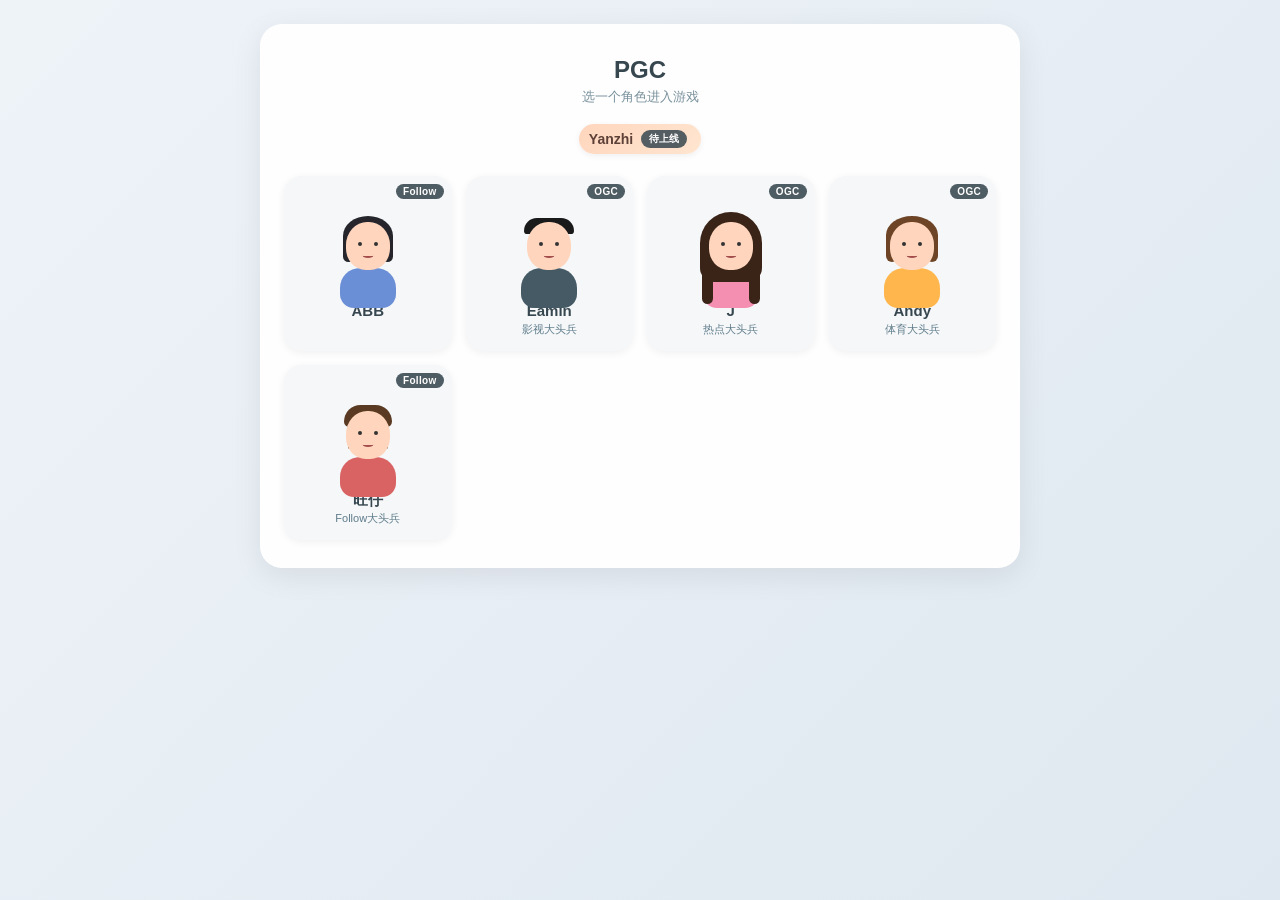
==== commit e3862ac6: "refactor(follow): split Wang Zai into a standalone mini-game Wang Zai is a peer of ABB / Eamin / J /" ====
--- a/index.html
+++ b/index.html
@@ -300,6 +300,43 @@
       }
       .mini.andy .m-body {
         background: #ffb74d;
+      }
+
+      /* 旺仔（Follow大头兵）*/
+      .mini.wangzai .m-hair {
+        width: 48px;
+        height: 22px;
+        background: #5a3a22;
+        border-radius: 24px 24px 8px 8px;
+        top: 18px;
+        left: 50%;
+        transform: translateX(-50%);
+        z-index: 3;
+      }
+      .mini.wangzai .m-hair::before {
+        content: "";
+        position: absolute;
+        width: 4px;
+        height: 22px;
+        background: #5a3a22;
+        bottom: -22px;
+        left: 4px;
+        border-radius: 0 0 4px 4px;
+        z-index: 3;
+      }
+      .mini.wangzai .m-hair::after {
+        content: "";
+        position: absolute;
+        width: 4px;
+        height: 22px;
+        background: #5a3a22;
+        bottom: -22px;
+        right: 4px;
+        border-radius: 0 0 4px 4px;
+        z-index: 3;
+      }
+      .mini.wangzai .m-body {
+        background: #d96363;
       }
 
       /* === 移动端 === */
@@ -414,6 +451,23 @@
           <div class="char-name">Andy</div>
           <div class="char-role">体育大头兵</div>
         </a>
+
+        <!-- 旺仔 → Follow 号外小游戏 -->
+        <a class="char-card" href="Follow/wangzai.html">
+          <span class="team-tag">Follow</span>
+          <div class="char-svg">
+            <div class="mini wangzai">
+              <div class="m-hair"></div>
+              <div class="m-face"></div>
+              <div class="m-eye left"></div>
+              <div class="m-eye right"></div>
+              <div class="m-mouth"></div>
+              <div class="m-body"></div>
+            </div>
+          </div>
+          <div class="char-name">旺仔</div>
+          <div class="char-role">Follow大头兵</div>
+        </a>
       </div>
     </div>
   </body>
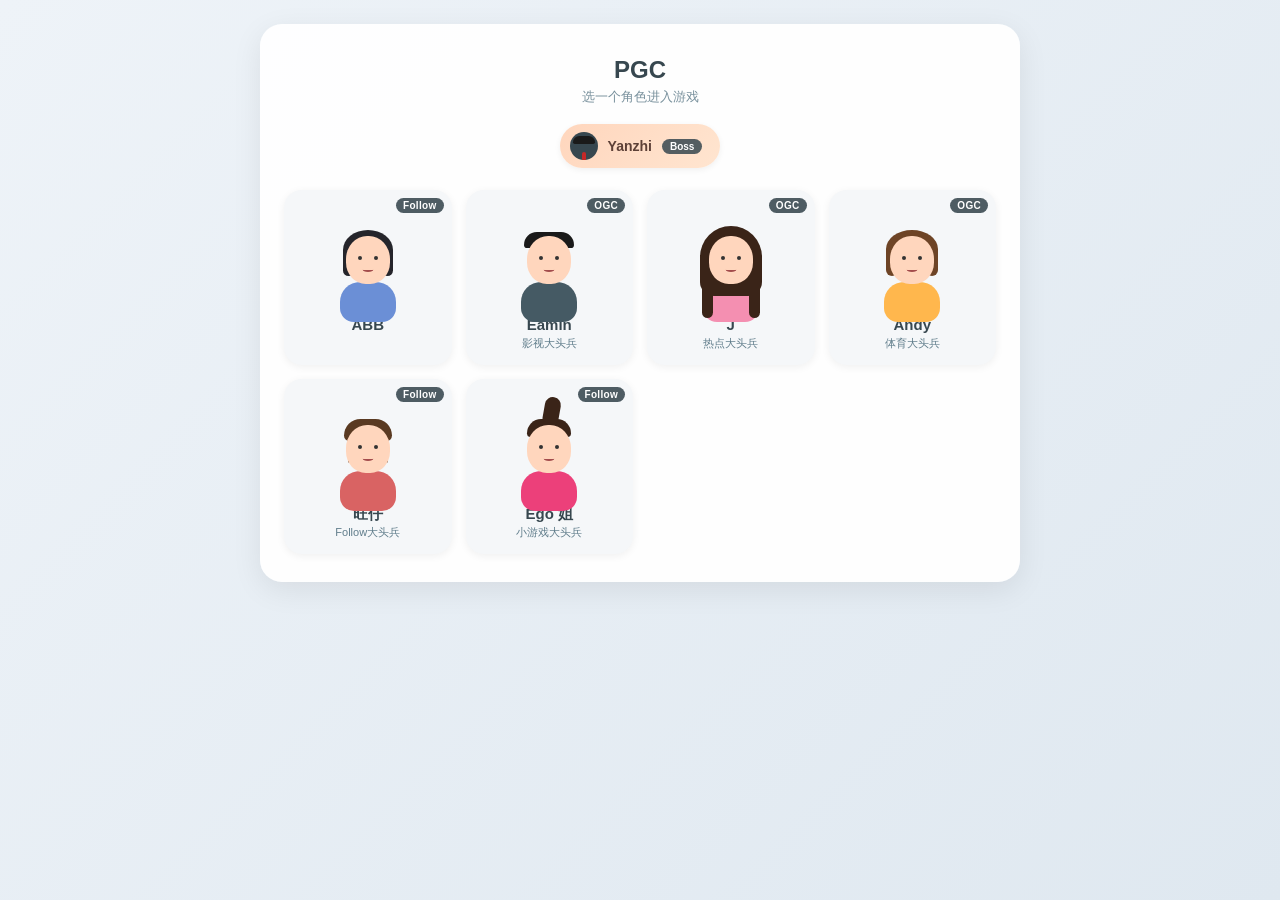
==== commit 98979bdc: "feat(follow): add 艳质 variants (yanzhi, yanzhi-find, yanzhi-golf) and ego character pages - New Follo" ====
--- a/index.html
+++ b/index.html
@@ -52,14 +52,55 @@
       .boss-card {
         display: inline-flex;
         align-items: center;
-        gap: 8px;
-        padding: 6px 14px 6px 10px;
+        gap: 10px;
+        padding: 8px 18px 8px 10px;
         border-radius: 999px;
         background: linear-gradient(135deg, #ffd6bd, #ffe5d0);
         color: #5d4037;
         font-weight: 700;
         font-size: 14px;
+        text-decoration: none;
         box-shadow: 0 2px 6px rgba(0, 0, 0, 0.06);
+        transition: transform 0.2s, box-shadow 0.2s;
+        cursor: pointer;
+      }
+
+      .boss-card:hover {
+        transform: translateY(-2px);
+        box-shadow: 0 6px 14px rgba(0, 0, 0, 0.12);
+      }
+
+      .boss-card .avatar {
+        width: 28px;
+        height: 28px;
+        border-radius: 50%;
+        position: relative;
+        overflow: hidden;
+        background: #37474f;
+      }
+
+      .boss-card .avatar::before {
+        content: "";
+        position: absolute;
+        width: 22px;
+        height: 8px;
+        background: #1a1a1a;
+        border-radius: 11px 11px 3px 3px;
+        top: 4px;
+        left: 50%;
+        transform: translateX(-50%);
+      }
+
+      .boss-card .avatar::after {
+        content: "";
+        position: absolute;
+        width: 4px;
+        height: 10px;
+        background: #c62828;
+        border-radius: 2px;
+        bottom: -2px;
+        left: 50%;
+        transform: translateX(-50%);
       }
 
       .boss-card .badge {
@@ -339,6 +380,69 @@
         background: #d96363;
       }
 
+      /* Yanzhi（中年男人）*/
+      .mini.yanzhi .m-hair {
+        width: 50px;
+        height: 12px;
+        background: #1a1a1a;
+        border-radius: 25px 25px 4px 4px;
+        top: 20px;
+        left: 50%;
+        transform: translateX(-50%);
+      }
+      .mini.yanzhi .m-hair::before {
+        content: "";
+        position: absolute;
+        width: 32px;
+        height: 4px;
+        background: #5a5a5a;
+        border-radius: 2px;
+        top: 0;
+        left: 50%;
+        transform: translateX(-50%);
+      }
+      .mini.yanzhi .m-body {
+        background: #37474f;
+        width: 60px;
+        height: 42px;
+      }
+      .mini.yanzhi .m-body::before {
+        content: "";
+        position: absolute;
+        width: 5px;
+        height: 16px;
+        background: #c62828;
+        border-radius: 2px;
+        top: 0;
+        left: 50%;
+        transform: translateX(-50%);
+      }
+
+      /* Ego 姐（年轻马尾女生）*/
+      .mini.ego .m-hair {
+        width: 44px;
+        height: 18px;
+        background: #3a2418;
+        border-radius: 22px 22px 6px 6px;
+        top: 18px;
+        left: 50%;
+        transform: translateX(-50%);
+      }
+      .mini.ego .m-hair::before {
+        content: "";
+        position: absolute;
+        width: 16px;
+        height: 26px;
+        background: #3a2418;
+        border-radius: 8px 8px 4px 4px;
+        top: -22px;
+        left: 56%;
+        transform: translateX(-50%) rotate(10deg);
+      }
+      .mini.ego .m-body {
+        background: #ec407a;
+      }
+
       /* === 移动端 === */
       @media (max-width: 480px) {
         body {
@@ -377,10 +481,11 @@
       <div class="subtitle">选一个角色进入游戏</div>
 
       <div class="boss">
-        <div class="boss-card">
+        <a class="boss-card" href="Follow/yanzhi.html">
+          <span class="avatar"></span>
           Yanzhi
-          <span class="badge">待上线</span>
-        </div>
+          <span class="badge">Boss</span>
+        </a>
       </div>
 
       <div class="chars">
@@ -468,6 +573,23 @@
           <div class="char-name">旺仔</div>
           <div class="char-role">Follow大头兵</div>
         </a>
+
+        <!-- Ego 姐 → Follow 小游戏 -->
+        <a class="char-card" href="Follow/ego.html">
+          <span class="team-tag">Follow</span>
+          <div class="char-svg">
+            <div class="mini ego">
+              <div class="m-hair"></div>
+              <div class="m-face"></div>
+              <div class="m-eye left"></div>
+              <div class="m-eye right"></div>
+              <div class="m-mouth"></div>
+              <div class="m-body"></div>
+            </div>
+          </div>
+          <div class="char-name">Ego 姐</div>
+          <div class="char-role">小游戏大头兵</div>
+        </a>
       </div>
     </div>
   </body>
